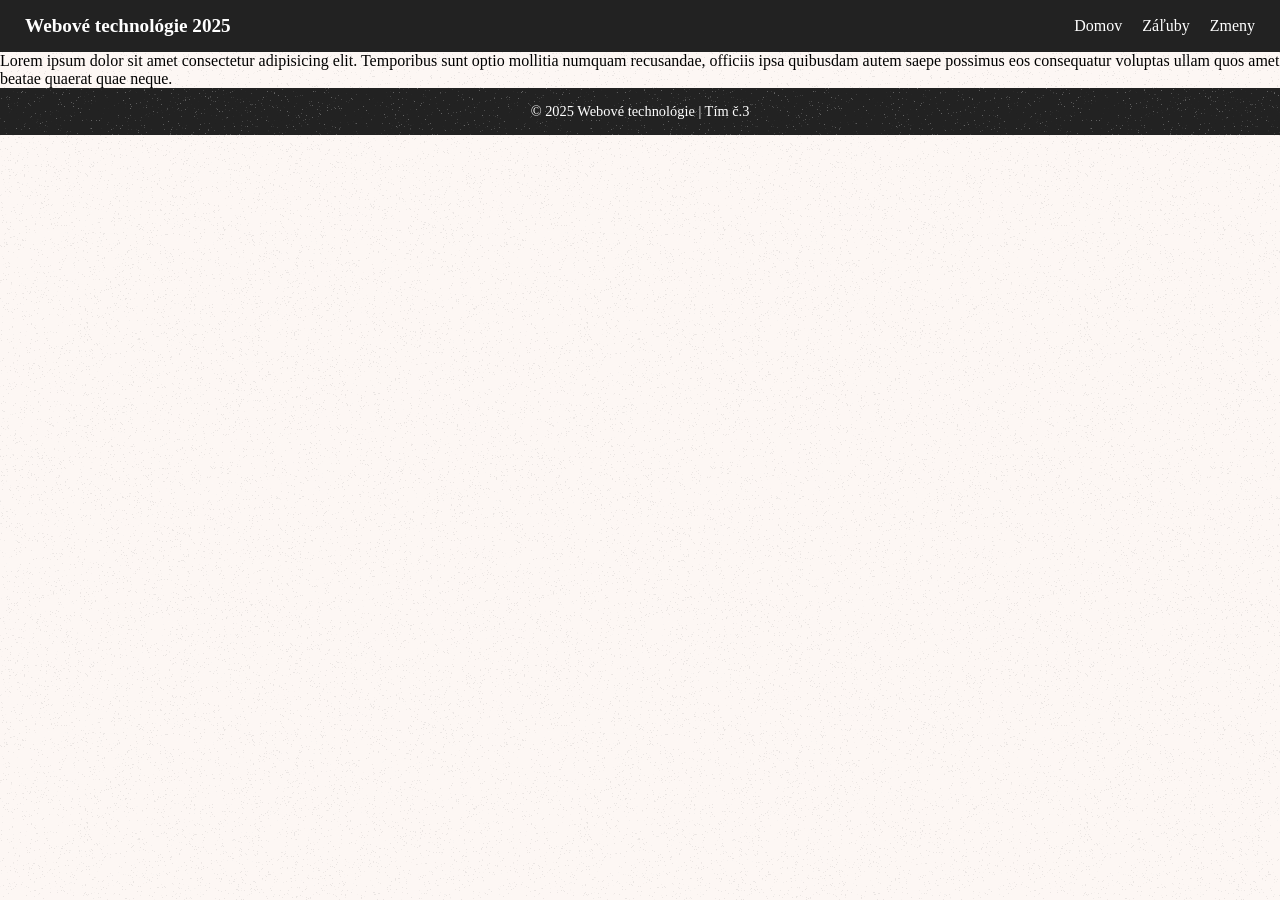
==== index.html @ 55acf625 "Pridaný header a footer s nav.js" ====
<!DOCTYPE html>
<html lang="en">
<head>
  <meta charset="UTF-8">
  <meta name="viewport" content="width=device-width, initial-scale=1.0">
  <title>Document</title>
  <link rel="stylesheet" href="styles/globals.css">
</head>
<body>
  <header class="main-header">
    <div class="logo">Webové technológie 2025</div>
    <nav class="nav-links" id="nav-links">
      <a href="index.html">Domov</a>
      <a href="zaluby.html">Záľuby</a>
      <a href="zmeny.html">Zmeny</a>
    </nav>
    <div class="menu-icon" id="menu-icon">
      <span></span>
      <span></span>
      <span></span>
    </div>
  </header>

  Lorem ipsum dolor sit amet consectetur adipisicing elit. Temporibus sunt optio mollitia numquam recusandae, officiis ipsa quibusdam autem saepe 
  possimus eos consequatur voluptas ullam quos amet beatae quaerat quae neque.

  <footer class="main-footer">
    <p>&copy; 2025 Webové technológie | Tím č.3</p>
  </footer>

  <script src="scripts/nav.js"></script>
</body>
</html>
---- styles/globals.css ----
/* ----------------------- CSS Reset (Nie je potrebné upravovať) ----------------------- */
*{ 
  margin: 0;
  padding: 0;
  box-sizing: border-box;
	font-size: 100%;
	font: inherit;
	vertical-align: baseline;
}

body{
  background-color: #FDF7F4;
  min-height: 100vh;
}

body::before{
  content: '';
  position: absolute;
  top: 0;
  left: 0;
  width: 100%;
  height: 100%;
  background-image: url('../assets/images/background.png');
  opacity: 0.3;
}

/* ----------------------- Header a footer ----------------------- */
.main-header {
  display: flex;
  justify-content: space-between;
  align-items: center;
  background-color: #222;
  color: white;
  padding: 15px 25px;
  position: sticky;
  top: 0;
  z-index: 1000;
}

.main-header .logo {
  font-weight: bold;
  font-size: 1.2em;
}

.nav-links {
  display: flex;
  gap: 20px;
}

.nav-links a {
  text-decoration: none;
  color: white;
  transition: color 0.3s ease;
}

.nav-links a:hover {
  color: #00bcd4;
}

.menu-icon {
  display: none;
  flex-direction: column;
  cursor: pointer;
}

.menu-icon span {
  height: 3px;
  width: 25px;
  background-color: white;
  margin: 4px 0;
  transition: all 0.3s;
}

@media (max-width: 850px) {
  .nav-links {
    display: none;
    flex-direction: column;
    background-color: #222;
    position: absolute;
    top: 60px;
    right: 0;
    width: 200px;
    padding: 10px;
  }

  .nav-links.active {
    display: flex;
  }

  .menu-icon {
    display: flex;
  }
}

.main-footer {
  text-align: center;
  padding: 15px;
  background-color: #222;
  color: white;
  font-size: 0.9em;
}

/* ----------------------- Rozloženie ----------------------- */


/* ----------------------- Zaluby ----------------------- */


/* ----------------------- Zmeny ----------------------- */
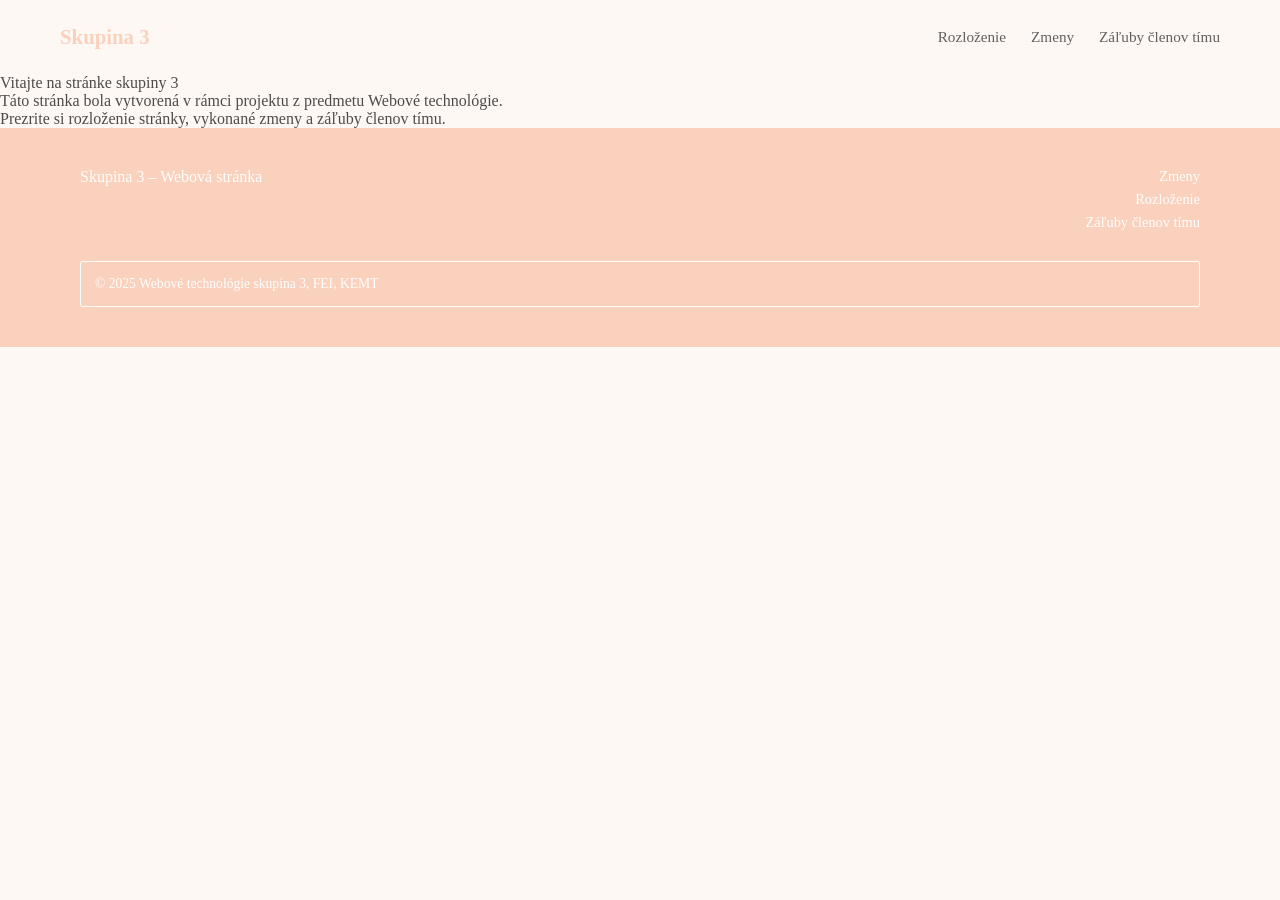
==== commit f39a86db: "Upravený header, footer a navigácia  funkčná verzia" ====
--- a/index.html
+++ b/index.html
@@ -1,31 +1,47 @@
 <!DOCTYPE html>
-<html lang="en">
+<html lang="sk">
 <head>
   <meta charset="UTF-8">
   <meta name="viewport" content="width=device-width, initial-scale=1.0">
-  <title>Document</title>
+  <title>Skupina 3</title>
   <link rel="stylesheet" href="styles/globals.css">
+  <script src="scripts/nav.js" defer></script>
 </head>
 <body>
   <header class="main-header">
-    <div class="logo">Webové technológie 2025</div>
-    <nav class="nav-links" id="nav-links">
-      <a href="index.html">Domov</a>
-      <a href="zaluby.html">Záľuby</a>
-      <a href="zmeny.html">Zmeny</a>
-    </nav>
-    <div class="menu-icon" id="menu-icon">
-      <span></span>
-      <span></span>
-      <span></span>
-    </div>
-  </header>
+  <a href="index.html" class="logo">Skupina 3</a>
+  <nav class="nav-links" id="nav-links">
+    <a href="rozlozenie.html">Rozloženie</a>
+    <a href="zmeny.html">Zmeny</a>
+    <a href="zaluby.html">Záľuby členov tímu</a>
+  </nav>
+  <div class="menu-icon" id="menu-icon">
+    <span></span>
+    <span></span>
+    <span></span>
+  </div>
+</header>
 
-  Lorem ipsum dolor sit amet consectetur adipisicing elit. Temporibus sunt optio mollitia numquam recusandae, officiis ipsa quibusdam autem saepe 
-  possimus eos consequatur voluptas ullam quos amet beatae quaerat quae neque.
+  <main class="main-content">
+    <section class="intro">
+      <h1>Vitajte na stránke skupiny 3</h1>
+      <p>Táto stránka bola vytvorená v rámci projektu z predmetu Webové technológie.</p>
+      <p>Prezrite si rozloženie stránky, vykonané zmeny a záľuby členov tímu.</p>
+    </section>
+  </main>
 
   <footer class="main-footer">
-    <p>&copy; 2025 Webové technológie | Tím č.3</p>
+    <div class="footer-top">
+      <p class="footer-left">Skupina 3 – Webová stránka</p>
+      <div class="footer-right">
+        <a href="zmeny.html">Zmeny</a>
+        <a href="rozlozenie.html">Rozloženie</a>
+        <a href="zaluby.html">Záľuby členov tímu</a>
+      </div>
+    </div>
+    <div class="footer-bottom">
+      <p>© 2025 Webové technológie skupina 3, FEI, KEMT</p>
+    </div>
   </footer>
 
   <script src="scripts/nav.js"></script>
--- a/styles/globals.css
+++ b/styles/globals.css
@@ -15,48 +15,51 @@
 
 body::before{
   content: '';
+  pointer-events: none;
   position: absolute;
   top: 0;
   left: 0;
   width: 100%;
   height: 100%;
-  background-image: url('../assets/images/background.png');
+  background-color: #FDF7F4;
   opacity: 0.3;
 }
 
+
 /* ----------------------- Header a footer ----------------------- */
+
 .main-header {
   display: flex;
   justify-content: space-between;
   align-items: center;
-  background-color: #222;
-  color: white;
-  padding: 15px 25px;
-  position: sticky;
-  top: 0;
-  z-index: 1000;
+  padding: 25px 60px;
+  background-color: #FDF7F4;
 }
 
-.main-header .logo {
-  font-weight: bold;
-  font-size: 1.2em;
+.logo {
+  color: #F8BFA5;
+  font-size: 1.3rem;
+  text-decoration: none;
+  font-weight: 600;
 }
 
 .nav-links {
   display: flex;
-  gap: 20px;
+  gap: 25px;
 }
 
 .nav-links a {
   text-decoration: none;
-  color: white;
-  transition: color 0.3s ease;
+  color: #1e1e1e;
+  font-size: 0.95rem;
+  transition: color 0.3s;
 }
 
 .nav-links a:hover {
-  color: #00bcd4;
+  color: #F8BFA5;
 }
 
+/* hamburger menu */
 .menu-icon {
   display: none;
   flex-direction: column;
@@ -64,23 +67,35 @@
 }
 
 .menu-icon span {
-  height: 3px;
+  height: 2px;
   width: 25px;
-  background-color: white;
+  background-color: #1e1e1e;
   margin: 4px 0;
-  transition: all 0.3s;
+  transition: all 0.3s ease;
 }
 
+.menu-icon.open span:nth-child(1) {
+  transform: rotate(45deg) translate(5px, 5px);
+}
+.menu-icon.open span:nth-child(2) {
+  opacity: 0;
+}
+.menu-icon.open span:nth-child(3) {
+  transform: rotate(-45deg) translate(5px, -5px);
+}
+
+/* responzívne menu */
 @media (max-width: 850px) {
   .nav-links {
     display: none;
     flex-direction: column;
-    background-color: #222;
     position: absolute;
-    top: 60px;
-    right: 0;
-    width: 200px;
-    padding: 10px;
+    top: 70px;
+    right: 30px;
+    background-color: #FDF7F4;
+    padding: 15px;
+    border-radius: 10px;
+    box-shadow: 0 4px 10px rgba(0, 0, 0, 0.1);
   }
 
   .nav-links.active {
@@ -92,14 +107,85 @@
   }
 }
 
+/* ----------------------- Footer ----------------------- */
+
 .main-footer {
-  text-align: center;
-  padding: 15px;
-  background-color: #222;
-  color: white;
-  font-size: 0.9em;
+  background-color: #f8bfa5;
+  color: #fff;
+  padding: 40px 80px;
 }
 
+.footer-top {
+  display: flex;
+  justify-content: space-between;
+  align-items: flex-start;
+  margin-bottom: 30px;
+}
+
+.footer-left {
+  font-size: 1rem;
+  font-weight: 500;
+  color: #fff;
+}
+
+.footer-right {
+  display: flex;
+  flex-direction: column;
+  align-items: flex-end;
+  gap: 6px;
+}
+
+.footer-right a {
+  text-decoration: none;
+  color: #fff;
+  font-size: 0.9rem;
+  transition: opacity 0.3s;
+}
+
+.footer-right a:hover {
+  opacity: 0.8;
+}
+
+.footer-bottom {
+  border: 1px solid #fff;
+  padding: 14px;
+  border-radius: 2px;
+  text-align: left;
+}
+
+.footer-bottom p {
+  margin: 0;
+  font-size: 0.85rem;
+  color: #fff;
+}
+
+/* responzivita footera */
+@media (max-width: 850px) {
+  .main-footer {
+    padding: 30px 25px;
+    text-align: center;
+  }
+
+  .footer-top {
+    flex-direction: column;
+    align-items: center;
+    gap: 10px;
+    margin-bottom: 20px;
+  }
+
+  .footer-right {
+    align-items: center;
+    gap: 5px;
+  }
+
+  .footer-bottom {
+    text-align: center;
+  }
+
+  .footer-bottom p {
+    font-size: 0.8rem;
+  }
+}
 /* ----------------------- Rozloženie ----------------------- */
 
 
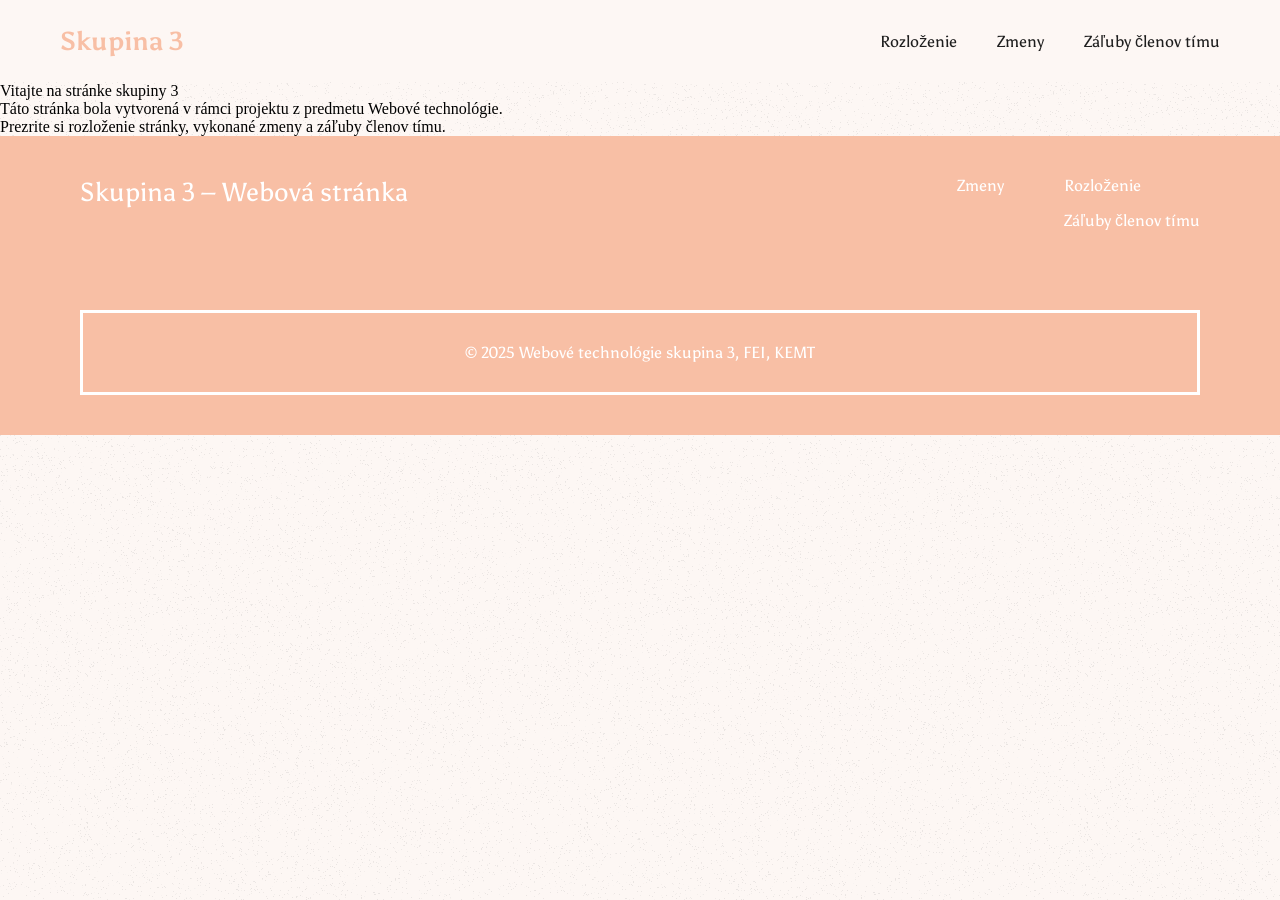
==== commit aad5ffec: "footer+header restyling" ====
--- a/index.html
+++ b/index.html
@@ -1,49 +1,58 @@
 <!DOCTYPE html>
 <html lang="sk">
-<head>
-  <meta charset="UTF-8">
-  <meta name="viewport" content="width=device-width, initial-scale=1.0">
-  <title>Skupina 3</title>
-  <link rel="stylesheet" href="styles/globals.css">
-  <script src="scripts/nav.js" defer></script>
-</head>
-<body>
-  <header class="main-header">
-  <a href="index.html" class="logo">Skupina 3</a>
-  <nav class="nav-links" id="nav-links">
-    <a href="rozlozenie.html">Rozloženie</a>
-    <a href="zmeny.html">Zmeny</a>
-    <a href="zaluby.html">Záľuby členov tímu</a>
-  </nav>
-  <div class="menu-icon" id="menu-icon">
-    <span></span>
-    <span></span>
-    <span></span>
-  </div>
-</header>
+  <head>
+    <meta charset="UTF-8" />
+    <meta name="viewport" content="width=device-width, initial-scale=1.0" />
+    <title>Skupina 3</title>
+    <link rel="stylesheet" href="styles/globals.css" />
+    <script src="scripts/nav.js" defer></script>
+  </head>
+  <body>
+    <header class="main-header">
+      <a href="index.html" class="logo">Skupina 3</a>
+      <nav class="nav-links" id="nav-links">
+        <a href="index.html">Rozloženie</a>
+        <a href="zmeny.html">Zmeny</a>
+        <a href="zaluby.html">Záľuby členov tímu</a>
+      </nav>
+      <div class="menu-icon" id="menu-icon">
+        <span></span>
+        <span></span>
+        <span></span>
+      </div>
+    </header>
 
-  <main class="main-content">
-    <section class="intro">
-      <h1>Vitajte na stránke skupiny 3</h1>
-      <p>Táto stránka bola vytvorená v rámci projektu z predmetu Webové technológie.</p>
-      <p>Prezrite si rozloženie stránky, vykonané zmeny a záľuby členov tímu.</p>
-    </section>
-  </main>
+    <main class="main-content">
+      <section class="intro">
+        <h1>Vitajte na stránke skupiny 3</h1>
+        <p>
+          Táto stránka bola vytvorená v rámci projektu z predmetu Webové
+          technológie.
+        </p>
+        <p>
+          Prezrite si rozloženie stránky, vykonané zmeny a záľuby členov tímu.
+        </p>
+      </section>
+    </main>
 
-  <footer class="main-footer">
-    <div class="footer-top">
-      <p class="footer-left">Skupina 3 – Webová stránka</p>
-      <div class="footer-right">
-        <a href="zmeny.html">Zmeny</a>
-        <a href="rozlozenie.html">Rozloženie</a>
-        <a href="zaluby.html">Záľuby členov tímu</a>
+    <footer class="main-footer">
+      <div class="footer-top">
+        <p class="footer-left">Skupina 3 – Webová stránka</p>
+        <div class="footer-right">
+          <div>
+            <a href="zmeny.html">Zmeny</a>
+          </div>
+          <div>
+            <a href="index.html">Rozloženie</a>
+            <a href="zaluby.html">Záľuby členov tímu</a>
+          </div>
+        </div>
       </div>
-    </div>
-    <div class="footer-bottom">
-      <p>© 2025 Webové technológie skupina 3, FEI, KEMT</p>
-    </div>
-  </footer>
+      <div class="footer-bottom">
+        <p>© 2025 Webové technológie skupina 3, FEI, KEMT</p>
+      </div>
+    </footer>
 
-  <script src="scripts/nav.js"></script>
-</body>
+    <script src="scripts/nav.js"></script>
+  </body>
 </html>
--- a/styles/globals.css
+++ b/styles/globals.css
@@ -1,30 +1,31 @@
 /* ----------------------- CSS Reset (Nie je potrebné upravovať) ----------------------- */
-*{ 
+@import url("https://fonts.googleapis.com/css2?family=Asul:wght@400;700&display=swap");
+
+* {
   margin: 0;
   padding: 0;
   box-sizing: border-box;
-	font-size: 100%;
-	font: inherit;
-	vertical-align: baseline;
+  font-size: 100%;
+  font: inherit;
+  vertical-align: baseline;
 }
 
-body{
-  background-color: #FDF7F4;
+body {
+  background-color: #fdf7f4;
   min-height: 100vh;
 }
 
-body::before{
-  content: '';
-  pointer-events: none;
+body::before {
+  content: "";
+  z-index: -999;
   position: absolute;
   top: 0;
   left: 0;
   width: 100%;
   height: 100%;
-  background-color: #FDF7F4;
+  background-image: url("../assets/images/background.png");
   opacity: 0.3;
 }
-
 
 /* ----------------------- Header a footer ----------------------- */
 
@@ -33,79 +34,70 @@
   justify-content: space-between;
   align-items: center;
   padding: 25px 60px;
-  background-color: #FDF7F4;
+  background-color: #fdf7f4;
+  font-family: "Asul", sans-serif;
 }
 
 .logo {
-  color: #F8BFA5;
-  font-size: 1.3rem;
+  color: #f8bfa5;
+  font-size: 26px;
   text-decoration: none;
-  font-weight: 600;
+  font-weight: 700;
 }
 
 .nav-links {
   display: flex;
-  gap: 25px;
+  gap: 40px;
 }
 
 .nav-links a {
   text-decoration: none;
   color: #1e1e1e;
-  font-size: 0.95rem;
+  font-size: 16px;
   transition: color 0.3s;
 }
 
 .nav-links a:hover {
-  color: #F8BFA5;
+  color: #f8bfa5;
 }
 
 /* hamburger menu */
 .menu-icon {
   display: none;
   flex-direction: column;
+  justify-content: space-around;
   cursor: pointer;
+  width: 30px;
+  height: 24px;
+  position: relative;
+  overflow: visible;
 }
 
 .menu-icon span {
-  height: 2px;
-  width: 25px;
+  display: block;
+  width: 100%;
+  height: 3px;
   background-color: #1e1e1e;
-  margin: 4px 0;
+  border-radius: 3px;
   transition: all 0.3s ease;
+  transform-origin: center;
 }
 
+/* анимация в крестик */
 .menu-icon.open span:nth-child(1) {
-  transform: rotate(45deg) translate(5px, 5px);
+  transform: translateY(10px) rotate(45deg) translatex(-3px);
 }
+
 .menu-icon.open span:nth-child(2) {
   opacity: 0;
-}
-.menu-icon.open span:nth-child(3) {
-  transform: rotate(-45deg) translate(5px, -5px);
+  transform: translateX(-20px);
 }
 
-/* responzívne menu */
-@media (max-width: 850px) {
-  .nav-links {
-    display: none;
-    flex-direction: column;
-    position: absolute;
-    top: 70px;
-    right: 30px;
-    background-color: #FDF7F4;
-    padding: 15px;
-    border-radius: 10px;
-    box-shadow: 0 4px 10px rgba(0, 0, 0, 0.1);
-  }
+.menu-icon.open span:nth-child(3) {
+  transform: translateY(-11px) rotate(-45deg) translateX(-4px);
+}
 
-  .nav-links.active {
-    display: flex;
-  }
 
-  .menu-icon {
-    display: flex;
-  }
-}
 
 /* ----------------------- Footer ----------------------- */
 
@@ -113,6 +105,7 @@
   background-color: #f8bfa5;
   color: #fff;
   padding: 40px 80px;
+  font-family: "Asul", sans-serif;
 }
 
 .footer-top {
@@ -123,22 +116,26 @@
 }
 
 .footer-left {
-  font-size: 1rem;
-  font-weight: 500;
+  font-size: 26px;
   color: #fff;
 }
 
 .footer-right {
   display: flex;
+  align-items: flex-start;
+  gap: 60px;
+}
+
+.footer-right div {
+  display: flex;
   flex-direction: column;
-  align-items: flex-end;
-  gap: 6px;
+  gap: 16px;
 }
 
 .footer-right a {
   text-decoration: none;
   color: #fff;
-  font-size: 0.9rem;
+  font-size: 16px;
   transition: opacity 0.3s;
 }
 
@@ -147,15 +144,17 @@
 }
 
 .footer-bottom {
-  border: 1px solid #fff;
-  padding: 14px;
-  border-radius: 2px;
-  text-align: left;
+  margin-top: 80px;
+  display: flex;
+  justify-content: center;
+  align-items: center;
+  border: 3px solid #fff;
+  padding: 30px;
 }
 
 .footer-bottom p {
   margin: 0;
-  font-size: 0.85rem;
+  font-size: 16px;
   color: #fff;
 }
 
@@ -188,10 +187,6 @@
 }
 /* ----------------------- Rozloženie ----------------------- */
 
-
 /* ----------------------- Zaluby ----------------------- */
 
-
 /* ----------------------- Zmeny ----------------------- */
-
-
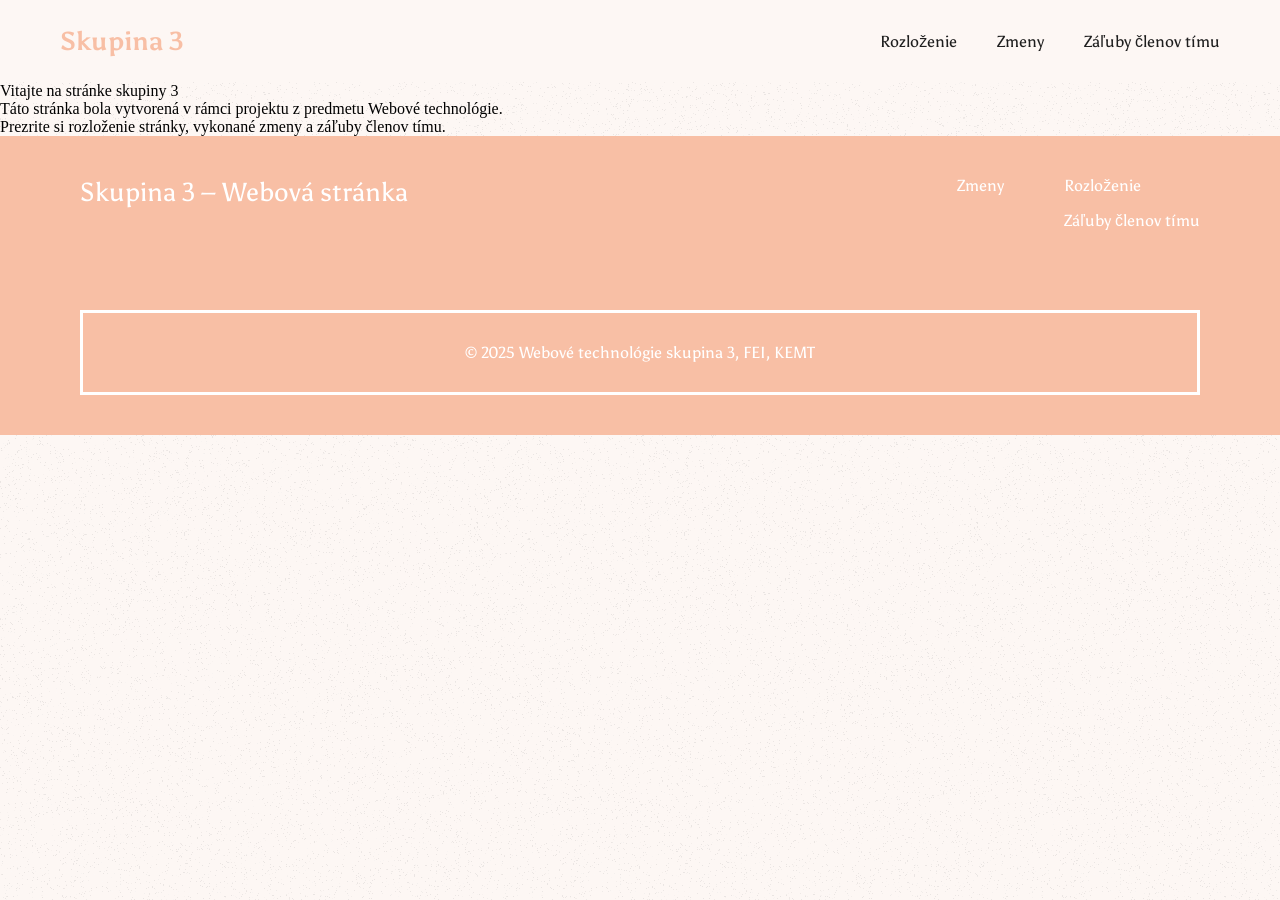
==== commit c2fc61ef: "hobbies page" ====
--- a/index.html
+++ b/index.html
@@ -5,6 +5,7 @@
     <meta name="viewport" content="width=device-width, initial-scale=1.0" />
     <title>Skupina 3</title>
     <link rel="stylesheet" href="styles/globals.css" />
+    <script src="scripts/responsive-loader.js"></script>
     <script src="scripts/nav.js" defer></script>
   </head>
   <body>
@@ -52,7 +53,5 @@
         <p>© 2025 Webové technológie skupina 3, FEI, KEMT</p>
       </div>
     </footer>
-
-    <script src="scripts/nav.js"></script>
   </body>
 </html>
--- a/styles/globals.css
+++ b/styles/globals.css
@@ -1,5 +1,5 @@
 /* ----------------------- CSS Reset (Nie je potrebné upravovať) ----------------------- */
-@import url("https://fonts.googleapis.com/css2?family=Asul:wght@400;700&display=swap");
+@import url("https://fonts.googleapis.com/css2?family=Asul:wght@400;700&family=Inter:ital,opsz,wght@0,14..32,100..900;1,14..32,100..900&display=swap");
 
 * {
   margin: 0;
@@ -18,12 +18,13 @@
 body::before {
   content: "";
   z-index: -999;
-  position: absolute;
+  position: fixed;
   top: 0;
   left: 0;
-  width: 100%;
-  height: 100%;
+  width: 100vw;
+  height: 100vh;
   background-image: url("../assets/images/background.png");
+  background-position: center;
   opacity: 0.3;
 }
 
@@ -83,7 +84,6 @@
   transform-origin: center;
 }
 
-/* анимация в крестик */
 .menu-icon.open span:nth-child(1) {
   transform: translateY(10px) rotate(45deg) translatex(-3px);
 }
@@ -97,7 +97,27 @@
   transform: translateY(-11px) rotate(-45deg) translateX(-4px);
 }
 
-
+@media (max-width: 850px) {
+  .nav-links {
+    display: none;
+    flex-direction: column;
+    position: absolute;
+    top: 70px;
+    right: 30px;
+    background-color: #fdf7f4;
+    padding: 15px;
+    border-radius: 10px;
+    box-shadow: 0 4px 10px rgba(0, 0, 0, 0.1);
+  }
+
+  .nav-links.active {
+    display: flex;
+  }
+
+  .menu-icon {
+    display: flex;
+  }
+}
 
 /* ----------------------- Footer ----------------------- */
 
@@ -158,7 +178,6 @@
   color: #fff;
 }
 
-/* responzivita footera */
 @media (max-width: 850px) {
   .main-footer {
     padding: 30px 25px;
@@ -189,4 +208,262 @@
 
 /* ----------------------- Zaluby ----------------------- */
 
+.zaluby-main {
+  text-align: center;
+  font-family: "Inter", system-ui, -apple-system, "Segoe UI", Roboto, Arial,
+    sans-serif;
+}
+
+.zaluby-main h2 {
+  font-size: clamp(2rem, 4vw, 3.2rem);
+  font-weight: 700;
+  color: #1c1c1c;
+  margin-bottom: 0.5rem;
+  margin-top:60px
+}
+
+.zaluby-main p {
+  font-size: 0.9rem;
+  color: #6b6b6b;
+  margin-bottom: 2rem;
+}
+
+.zaluby-grid {
+  display: grid;
+  grid-template-columns: repeat(auto-fit, minmax(260px, 1fr));
+  gap: 2rem;
+  max-width: 1400px;
+  margin: 0 auto;
+  justify-items: center;
+}
+
+/* Flip карточки */
+.hobby-card {
+  background-color: transparent;
+  width: 320px;
+  height: 380px;
+  padding:20px;
+}
+
+.hobby-card-inner {
+  position: relative;
+  width: 100%;
+  height: 100%;
+  transition: transform 0.6s ease;
+  transform-style: preserve-3d;
+}
+
+.hobby-card:hover .hobby-card-inner {
+  transform: rotateY(180deg);
+}
+
+.hobby-card-front,
+.hobby-card-back {
+  position: absolute;
+  width: 100%;
+  height: 100%;
+  border-radius: 0;
+  -webkit-backface-visibility: hidden;
+  backface-visibility: hidden;
+  background: #fff4ef;
+  overflow: hidden;
+}
+
+/* Predná strana */
+.hobby-card-front {
+  display: flex;
+  flex-direction: column;
+  align-items: flex-start;
+  justify-content: flex-start;
+  padding: 1.5rem 1rem;
+}
+
+.hobby-card-front img {
+  width: 100%;
+  aspect-ratio: 4 / 3;
+  object-fit: cover;
+  border-radius: 5px;
+  background-color: #f0f0f0;
+  margin-bottom: 1rem;
+}
+
+.hobby-card-front h2,
+.hobby-card-front h3 {
+  text-align: left;
+  width: 100%;
+  padding-left: 0.5rem;
+}
+
+.hobby-card-front h2 {
+  font-size: 1rem;
+  font-weight: 600;
+  color: #222;
+  margin-bottom: 0.4rem;
+}
+
+.hobby-card-front h3 {
+  font-size: 0.85rem;
+  color: #777;
+  font-weight: 400;
+}
+
+/* Zadná strana */
+.hobby-card-back {
+  background-color: #fff4ef;
+  color: #333;
+  transform: rotateY(180deg);
+  display: flex;
+  flex-direction: column;
+  justify-content: center;
+  align-items: center;
+  padding: 2rem 1.2rem;
+  text-align: center;
+}
+
+.hobby-card-back h3 {
+  font-size: 1.2rem;
+  margin-bottom: 0.8rem;
+  color: #222;
+}
+
+.hobby-card-back p {
+  font-size: 0.95rem;
+  line-height: 1.5;
+  max-width: 90%;
+  word-wrap: break-word;
+  color: #555;
+}
+
 /* ----------------------- Zmeny ----------------------- */
+
+/* Hero blok (centrálny nadpis + podtitul + ovládač veľkosti) */
+
+.zmeny-hero {
+  font-family: "Inter", system-ui, -apple-system, "Segoe UI", Roboto, Arial,
+    sans-serif;
+  line-height: 1.6;
+}
+.zmeny-hero .zmeny-wrap {
+  margin: 0 auto;
+  padding: 80px 40px 50px;
+  text-align: center;
+}
+.zmeny-hero h1 {
+  font-size: clamp(40px, 5vw, 72px);
+  line-height: 1.2;
+  margin: 0 0 16px;
+  font-weight: 700;
+}
+.zmeny-hero p.zmeny-lead {
+  color: #8e8e8e;
+  margin: 0 auto 40px;
+  font-size: 18px;
+  line-height: 1.5;
+}
+
+/* Zoom ovládač – „pilulka" с белой обводкой 5px */
+.zmeny-zoom-bar {
+  display: inline-flex;
+  gap: 10px;
+  align-items: center;
+  justify-content: space-around;
+  padding: 12px 20px;
+  border-radius: 12px;
+  background: #fdf7f4;
+  border: 5px solid #fff;
+  height: 72px;
+}
+.zmeny-zoom-btn {
+  appearance: none;
+  background: transparent;
+  border: 0;
+  cursor: pointer;
+  padding: 8px;
+  display: flex;
+  align-items: center;
+  justify-content: center;
+  border-radius: 6px;
+  transition: background 0.2s ease;
+}
+.zmeny-zoom-btn:hover {
+  background: rgba(255, 197, 171, 0.1);
+}
+.zmeny-zoom-btn i {
+  font-size: 30px;
+  color: rgb(255, 197, 171);
+  display: block;
+}
+.zmeny-zoom-select {
+  appearance: none;
+  padding: 8px 12px;
+  border-radius: 8px;
+  border: 1px solid rgba(0, 0, 0, 0.1);
+  background: #fff;
+  color: #6f6661;
+  font: inherit;
+  cursor: pointer;
+}
+.zmeny-zoom-select:hover {
+  border-color: rgba(255, 197, 171, 0.4);
+}
+
+/* Zoznam zmien */
+.zmeny-columns {
+  margin: 30px auto;
+  padding: 30px;
+  font-family: "Inter", system-ui, -apple-system, "Segoe UI", Roboto, Arial,
+    sans-serif;
+  line-height: 1.6;
+  font-size: calc(1rem * var(--content-zoom, 1));
+}
+.zmeny-list {
+  display: flex;
+  flex-direction: column;
+  gap: 10px;
+}
+.zmeny-item {
+  display: flex;
+  justify-content: space-between;
+  align-items: center;
+  gap: 10px;
+  padding: 30px;
+  color: #6f6661;
+}
+.zmeny-item > div {
+  display: flex;
+  align-items: center;
+  gap: 10px;
+}
+.zmeny-item .zmeny-ico {
+  width: 30px;
+  display: flex;
+  align-items: center;
+  justify-content: center;
+}
+.zmeny-item .zmeny-ico i {
+  font-size: 30px;
+  color: rgb(255, 197, 171);
+  display: block;
+}
+.zmeny-item .zmeny-ico-user i {
+  font-size: 20px;
+}
+.zmeny-item strong {
+  color: #111111;
+}
+.zmeny-item a {
+  color: #ed9f86;
+  text-decoration: none;
+}
+.zmeny-item .zmeny-meta {
+  color: #9b8f88;
+}
+
+.zmeny-visually-hidden {
+  position: absolute;
+  width: 1px;
+  height: 1px;
+  overflow: hidden;
+  clip: rect(0 0 0 0);
+  white-space: nowrap;
+}
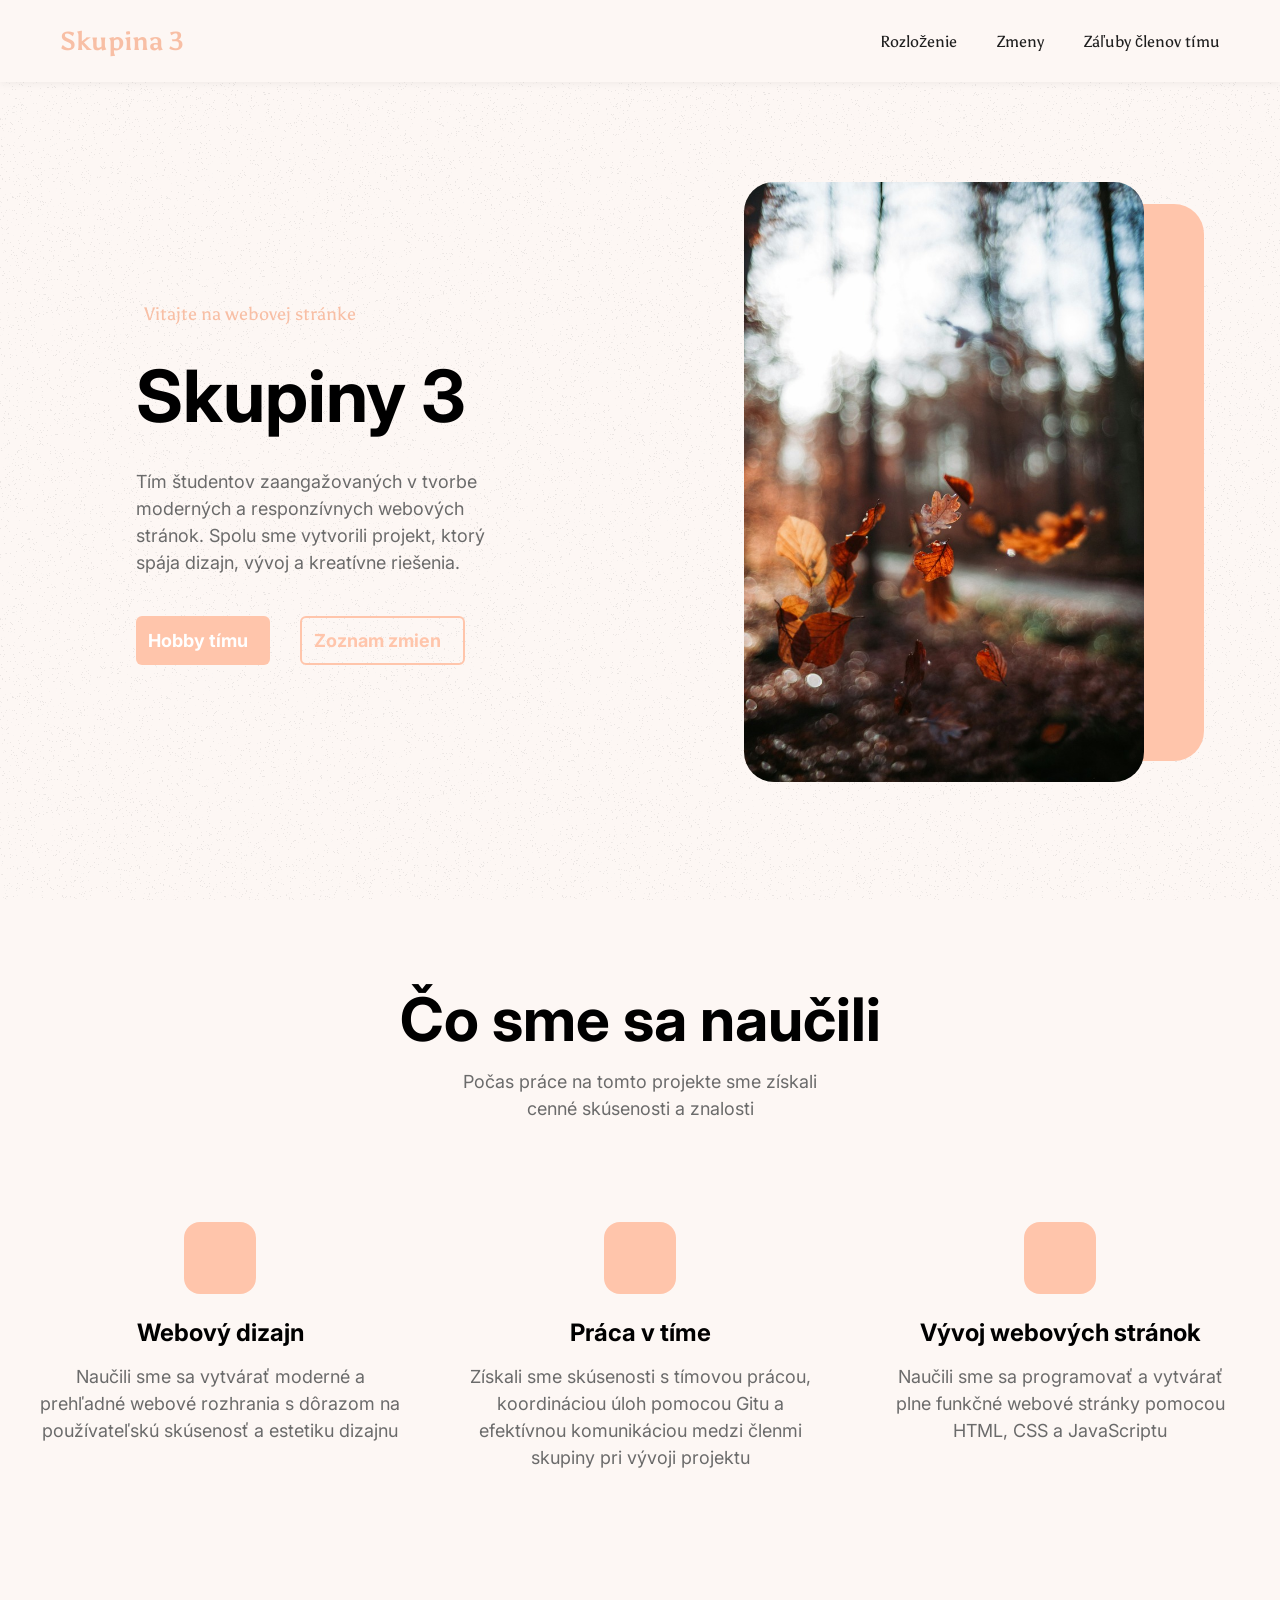
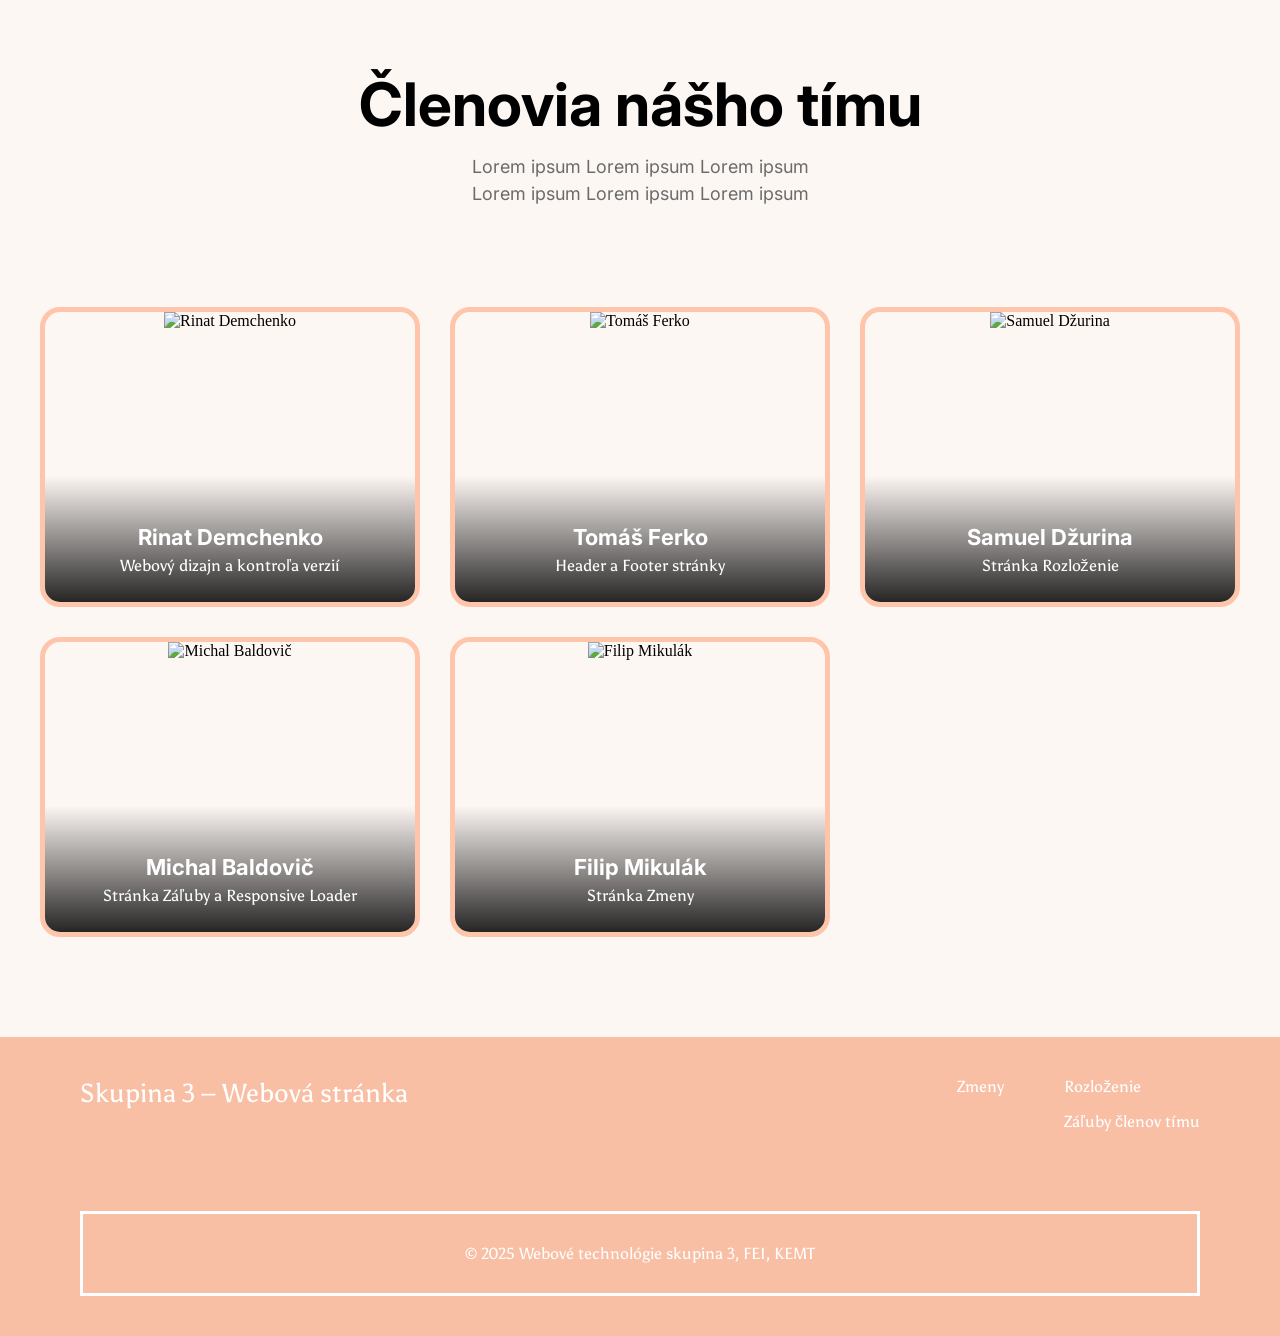
==== commit 87b68c51: "finished ver" ====
--- a/index.html
+++ b/index.html
@@ -5,6 +5,8 @@
     <meta name="viewport" content="width=device-width, initial-scale=1.0" />
     <title>Skupina 3</title>
     <link rel="stylesheet" href="styles/globals.css" />
+    <link rel="stylesheet" href="styles/index.css" />
+    <script src="https://unpkg.com/@phosphor-icons/web"></script>
     <script src="scripts/responsive-loader.js"></script>
     <script src="scripts/nav.js" defer></script>
   </head>
@@ -24,15 +26,134 @@
     </header>
 
     <main class="main-content">
-      <section class="intro">
-        <h1>Vitajte na stránke skupiny 3</h1>
-        <p>
-          Táto stránka bola vytvorená v rámci projektu z predmetu Webové
-          technológie.
+      <section class="hero-section container">
+        <div class="hero-content">
+          <small class="greeting-text">
+            <i class="ph ph-star-four"></i>
+            Vitajte na webovej stránke
+          </small>
+          <h1>Skupiny 3</h1>
+          <p>
+            Tím študentov zaangažovaných v tvorbe moderných a responzívnych webových stránok. Spolu sme vytvorili projekt, ktorý spája dizajn, vývoj a kreatívne riešenia.
+          </p>
+
+          <div class="hero-buttons">
+            <a href="zaluby.html" class="btn">
+              Hobby tímu
+              <i class="ph ph-sparkle"></i>
+            </a>
+            <a href="zmeny.html" class="btn btn-alt">
+              Zoznam zmien
+              <i class="ph ph-flask"></i>
+            </a>
+          </div>
+        </div>
+
+        <div class="hero-image">
+          <img src="assets/images/landing.jpg" alt="Jesenné lístie" />
+          <div class="image-pozadie"></div>
+        </div>
+      </section>
+
+      <section class="ponukame container">
+        <h2>Čo sme sa naučili</h2>
+        <p class="section-subtitle">
+          Počas práce na tomto projekte sme získali cenné skúsenosti a znalosti
         </p>
-        <p>
-          Prezrite si rozloženie stránky, vykonané zmeny a záľuby členov tímu.
+
+        <div class="ponukame-grid">
+          <div class="offer-box">
+            <div class="icon-wrapper">
+              <i class="ph ph-palette"></i>
+            </div>
+            <h3>Webový dizajn</h3>
+            <p>
+              Naučili sme sa vytvárať moderné a prehľadné webové rozhrania s
+              dôrazom na používateľskú skúsenosť a estetiku dizajnu
+            </p>
+          </div>
+
+          <div class="offer-box">
+            <div class="icon-wrapper">
+              <i class="ph ph-users-three"></i>
+            </div>
+            <h3>Práca v tíme</h3>
+            <p>
+              Získali sme skúsenosti s tímovou prácou, koordináciou úloh pomocou
+              Gitu a efektívnou komunikáciou medzi členmi skupiny pri vývoji
+              projektu
+            </p>
+          </div>
+
+          <div class="offer-box">
+            <div class="icon-wrapper">
+              <i class="ph ph-layout"></i>
+            </div>
+            <h3>Vývoj webových stránok</h3>
+            <p>
+              Naučili sme sa programovať a vytvárať plne funkčné webové stránky
+              pomocou HTML, CSS a JavaScriptu
+            </p>
+          </div>
+        </div>
+      </section>
+
+      <section class="clenovia container">
+        <h2>Členovia nášho tímu</h2>
+        <p class="section-subtitle">
+          Lorem ipsum Lorem ipsum Lorem ipsum Lorem ipsum Lorem ipsum Lorem
+          ipsum
         </p>
+
+        <div class="clenovia-flex">
+          <div class="member-item">
+            <img
+              src="https://images.unsplash.com/photo-1722503583962-fb0622b436c2?ixlib=rb-4.1.0&ixid=M3wxMjA3fDB8MHxwaG90by1wYWdlfHx8fGVufDB8fHx8fA%3D%3D&auto=format&fit=crop&q=80&w=1171"
+              alt="Rinat Demchenko"
+            />
+            <div class="overlay-text">
+              <h4>Rinat Demchenko</h4>
+              <p>Webový dizajn a kontroľa verzií</p>
+            </div>
+          </div>
+          <div class="member-item">
+            <img src="https://images.unsplash.com/photo-1628258334105-2a0b3d6efee1?ixlib=rb-4.1.0&ixid=M3wxMjA3fDB8MHxwaG90by1wYWdlfHx8fGVufDB8fHx8fA%3D%3D&auto=format&fit=crop&q=80&w=687" alt="Tomáš Ferko" />
+            <div class="overlay-text">
+              <h4>Tomáš Ferko</h4>
+              <p>Header a Footer stránky</p>
+            </div>
+          </div>
+          <div class="member-item">
+            <img
+              src="https://images.unsplash.com/photo-1508830524289-0adcbe822b40?ixlib=rb-4.1.0&ixid=M3wxMjA3fDB8MHxwaG90by1wYWdlfHx8fGVufDB8fHx8fA%3D%3D&auto=format&fit=crop&q=80&w=1125"
+              alt="Samuel Džurina"
+            />
+            <div class="overlay-text">
+              <h4>Samuel Džurina</h4>
+              <p>Stránka Rozloženie</p>
+            </div>
+          </div>
+          <div class="member-item">
+            <img
+              src="https://images.unsplash.com/photo-1542546068979-b6affb46ea8f?ixlib=rb-4.1.0&ixid=M3wxMjA3fDB8MHxwaG90by1wYWdlfHx8fGVufDB8fHx8fA%3D%3D&auto=format&fit=crop&q=80&w=687"
+              alt="Michal Baldovič"
+            />
+            <div class="overlay-text">
+              <h4>Michal Baldovič</h4>
+              <p>Stránka Záľuby a Responsive Loader</p>
+            </div>
+          </div>
+          <div class="member-item">
+            <img
+              src="https://images.unsplash.com/photo-1555066931-bf19f8fd1085?ixlib=rb-4.1.0&ixid=M3wxMjA3fDB8MHxwaG90by1wYWdlfHx8fGVufDB8fHx8fA%3D%3D&auto=format&fit=crop&q=80&w=1171"
+              alt="Filip Mikulák"
+            />
+            <div class="overlay-text">
+              <h4>Filip Mikulák</h4>
+              <p>Stránka Zmeny</p>
+            </div>
+          </div>
+        </div>
       </section>
     </main>
 
--- a/styles/globals.css
+++ b/styles/globals.css
@@ -37,6 +37,10 @@
   padding: 25px 60px;
   background-color: #fdf7f4;
   font-family: "Asul", sans-serif;
+  position: sticky;
+  top: 0;
+  z-index: 100;
+  box-shadow: 0 2px 8px rgba(0, 0, 0, 0.05);
 }
 
 .logo {
@@ -204,266 +208,209 @@
     font-size: 0.8rem;
   }
 }
-/* ----------------------- Rozloženie ----------------------- */
-
-/* ----------------------- Zaluby ----------------------- */
-
-.zaluby-main {
-  text-align: center;
-  font-family: "Inter", system-ui, -apple-system, "Segoe UI", Roboto, Arial,
-    sans-serif;
-}
-
-.zaluby-main h2 {
-  font-size: clamp(2rem, 4vw, 3.2rem);
-  font-weight: 700;
-  color: #1c1c1c;
-  margin-bottom: 0.5rem;
-  margin-top:60px
-}
-
-.zaluby-main p {
-  font-size: 0.9rem;
-  color: #6b6b6b;
-  margin-bottom: 2rem;
-}
-
-.zaluby-grid {
-  display: grid;
-  grid-template-columns: repeat(auto-fit, minmax(260px, 1fr));
-  gap: 2rem;
-  max-width: 1400px;
-  margin: 0 auto;
-  justify-items: center;
-}
-
-/* Flip карточки */
-.hobby-card {
-  background-color: transparent;
-  width: 320px;
-  height: 380px;
-  padding:20px;
-}
-
-.hobby-card-inner {
-  position: relative;
-  width: 100%;
-  height: 100%;
-  transition: transform 0.6s ease;
-  transform-style: preserve-3d;
-}
-
-.hobby-card:hover .hobby-card-inner {
-  transform: rotateY(180deg);
-}
-
-.hobby-card-front,
-.hobby-card-back {
-  position: absolute;
-  width: 100%;
-  height: 100%;
-  border-radius: 0;
-  -webkit-backface-visibility: hidden;
-  backface-visibility: hidden;
-  background: #fff4ef;
-  overflow: hidden;
-}
-
-/* Predná strana */
-.hobby-card-front {
-  display: flex;
-  flex-direction: column;
-  align-items: flex-start;
-  justify-content: flex-start;
-  padding: 1.5rem 1rem;
-}
-
-.hobby-card-front img {
-  width: 100%;
-  aspect-ratio: 4 / 3;
-  object-fit: cover;
-  border-radius: 5px;
-  background-color: #f0f0f0;
-  margin-bottom: 1rem;
-}
-
-.hobby-card-front h2,
-.hobby-card-front h3 {
-  text-align: left;
-  width: 100%;
-  padding-left: 0.5rem;
-}
-
-.hobby-card-front h2 {
-  font-size: 1rem;
-  font-weight: 600;
-  color: #222;
-  margin-bottom: 0.4rem;
-}
-
-.hobby-card-front h3 {
-  font-size: 0.85rem;
-  color: #777;
-  font-weight: 400;
-}
-
-/* Zadná strana */
-.hobby-card-back {
-  background-color: #fff4ef;
-  color: #333;
-  transform: rotateY(180deg);
-  display: flex;
-  flex-direction: column;
-  justify-content: center;
-  align-items: center;
-  padding: 2rem 1.2rem;
-  text-align: center;
-}
-
-.hobby-card-back h3 {
-  font-size: 1.2rem;
-  margin-bottom: 0.8rem;
-  color: #222;
-}
-
-.hobby-card-back p {
-  font-size: 0.95rem;
-  line-height: 1.5;
-  max-width: 90%;
-  word-wrap: break-word;
-  color: #555;
-}
-
-/* ----------------------- Zmeny ----------------------- */
-
-/* Hero blok (centrálny nadpis + podtitul + ovládač veľkosti) */
-
-.zmeny-hero {
-  font-family: "Inter", system-ui, -apple-system, "Segoe UI", Roboto, Arial,
-    sans-serif;
-  line-height: 1.6;
-}
-.zmeny-hero .zmeny-wrap {
-  margin: 0 auto;
-  padding: 80px 40px 50px;
-  text-align: center;
-}
-.zmeny-hero h1 {
-  font-size: clamp(40px, 5vw, 72px);
-  line-height: 1.2;
-  margin: 0 0 16px;
-  font-weight: 700;
-}
-.zmeny-hero p.zmeny-lead {
-  color: #8e8e8e;
-  margin: 0 auto 40px;
-  font-size: 18px;
-  line-height: 1.5;
-}
-
-/* Zoom ovládač – „pilulka" с белой обводкой 5px */
-.zmeny-zoom-bar {
-  display: inline-flex;
-  gap: 10px;
-  align-items: center;
-  justify-content: space-around;
-  padding: 12px 20px;
-  border-radius: 12px;
-  background: #fdf7f4;
-  border: 5px solid #fff;
-  height: 72px;
-}
-.zmeny-zoom-btn {
-  appearance: none;
-  background: transparent;
-  border: 0;
-  cursor: pointer;
-  padding: 8px;
-  display: flex;
-  align-items: center;
-  justify-content: center;
-  border-radius: 6px;
-  transition: background 0.2s ease;
-}
-.zmeny-zoom-btn:hover {
-  background: rgba(255, 197, 171, 0.1);
-}
-.zmeny-zoom-btn i {
-  font-size: 30px;
-  color: rgb(255, 197, 171);
-  display: block;
-}
-.zmeny-zoom-select {
-  appearance: none;
-  padding: 8px 12px;
-  border-radius: 8px;
-  border: 1px solid rgba(0, 0, 0, 0.1);
-  background: #fff;
-  color: #6f6661;
-  font: inherit;
-  cursor: pointer;
-}
-.zmeny-zoom-select:hover {
-  border-color: rgba(255, 197, 171, 0.4);
-}
-
-/* Zoznam zmien */
-.zmeny-columns {
-  margin: 30px auto;
-  padding: 30px;
-  font-family: "Inter", system-ui, -apple-system, "Segoe UI", Roboto, Arial,
-    sans-serif;
-  line-height: 1.6;
-  font-size: calc(1rem * var(--content-zoom, 1));
-}
-.zmeny-list {
-  display: flex;
-  flex-direction: column;
-  gap: 10px;
-}
-.zmeny-item {
-  display: flex;
-  justify-content: space-between;
-  align-items: center;
-  gap: 10px;
-  padding: 30px;
-  color: #6f6661;
-}
-.zmeny-item > div {
-  display: flex;
-  align-items: center;
-  gap: 10px;
-}
-.zmeny-item .zmeny-ico {
-  width: 30px;
-  display: flex;
-  align-items: center;
-  justify-content: center;
-}
-.zmeny-item .zmeny-ico i {
-  font-size: 30px;
-  color: rgb(255, 197, 171);
-  display: block;
-}
-.zmeny-item .zmeny-ico-user i {
-  font-size: 20px;
-}
-.zmeny-item strong {
-  color: #111111;
-}
-.zmeny-item a {
-  color: #ed9f86;
-  text-decoration: none;
-}
-.zmeny-item .zmeny-meta {
-  color: #9b8f88;
-}
-
-.zmeny-visually-hidden {
-  position: absolute;
-  width: 1px;
-  height: 1px;
-  overflow: hidden;
-  clip: rect(0 0 0 0);
-  white-space: nowrap;
-}
+
+/* ----------------------- Media queries ----------------------- */
+
+@media (max-width: 1300px) {
+  .hero-section {
+    padding: 90px 40px;
+    gap: 55px;
+  }
+
+  .hero-content h1 {
+    font-size: 64px;
+  }
+
+  .hero-image img {
+    width: 380px;
+    height: 550px;
+  }
+
+  .image-pozadie {
+    width: 350px;
+    height: 520px;
+  }
+
+  .ponukame {
+    padding: 90px 40px;
+  }
+
+  .ponukame h2 {
+    font-size: 54px;
+  }
+
+  .clenovia {
+    padding: 90px 40px;
+  }
+
+  .clenovia h2 {
+    font-size: 54px;
+  }
+
+  .clenovia-flex {
+    gap: 28px;
+  }
+}
+
+@media (max-width: 900px) {
+  .footer-top {
+    flex-direction: column;
+    align-items: center;
+    text-align: center;
+  }
+
+  .footer-right {
+    align-items: center;
+    flex-direction: column;
+    gap: 16px;
+  }
+
+
+  .hero-section {
+    flex-direction: column;
+    padding: 60px 20px;
+    gap: 40px;
+    align-items: center;
+  }
+
+  .hero-content h1 {
+    font-size: 48px;
+  }
+
+  .hero-content p {
+    max-width: 100%;
+  }
+
+  .hero-buttons {
+    flex-direction: column;
+    gap: 16px;
+  }
+
+  .btn {
+    justify-content: center;
+  }
+
+  .hero-image {
+    display: flex;
+    justify-content: center;
+    align-items: center;
+    width: 100%;
+  }
+
+  .hero-image {
+    width: 100%;
+  }
+
+  .hero-image img {
+    width: 100%;
+    height: auto;
+    max-height: 400px;
+    box-shadow: 0 6px 20px rgba(0, 0, 0, 0.12);
+    transition: transform 0.3s ease;
+    border-radius: 12px;
+  }
+
+  .hero-image img:hover {
+    transform: scale(1.02);
+  }
+
+  .image-pozadie {
+    width: 90%;
+    height: 90%;
+    right: -30px;
+  }
+
+  .ponukame {
+    padding: 60px 20px;
+  }
+
+  .ponukame h2 {
+    font-size: 40px;
+  }
+
+  .section-subtitle {
+    margin-bottom: 60px;
+  }
+
+  .ponukame-grid {
+    display: grid;
+    grid-template-columns: repeat(3, 1fr);
+    gap: 40px;
+  }
+
+  .clenovia {
+    padding: 60px 20px;
+  }
+
+  .clenovia h2 {
+    font-size: 40px;
+  }
+
+  .clenovia-flex {
+    grid-template-columns: 1fr;
+    gap: 20px;
+  }
+
+  .member-item {
+    height: 350px;
+    box-shadow: 0 4px 12px rgba(0, 0, 0, 0.08);
+    transition: all 0.3s ease;
+    border-radius: 10px;
+  }
+
+  .member-item:hover {
+    box-shadow: 0 8px 24px rgba(0, 0, 0, 0.15);
+    transform: translateY(-4px);
+  }
+
+  .hobby-card {
+    box-shadow: 0 4px 12px rgba(0, 0, 0, 0.1);
+    transition: transform 0.3s ease;
+    border-radius: 10px;
+  }
+
+  .zmeny-item {
+    transition: box-shadow 0.2s ease;
+  }
+
+  .zmeny-zoom-bar {
+    box-shadow: 0 2px 8px rgba(0, 0, 0, 0.05);
+  }
+}
+
+@media (max-width: 700px) {
+  .ponukame {
+    padding: 60px 20px;
+  }
+
+  .ponukame h2 {
+    font-size: 32px;
+  }
+
+  .ponukame-grid {
+    grid-template-columns: 1fr;
+    gap: 20px;
+  }
+
+  .hobby-card {
+    box-shadow: 0 2px 8px rgba(0, 0, 0, 0.1);
+    transition: transform 0.3s ease;
+    border-radius: 8px;
+  }
+
+  .zmeny-item {
+    box-shadow: 0 1px 4px rgba(0, 0, 0, 0.08);
+    border-radius: 8px;
+  }
+
+  .zmeny-zoom-bar {
+    box-shadow: 0 2px 8px rgba(0, 0, 0, 0.05);
+  }
+
+  .footer-right {
+    align-items: center;
+    flex-direction: column;
+    gap: 16px;
+  }
+
+}
--- a/styles/index.css
+++ b/styles/index.css
@@ -0,0 +1,231 @@
+/* ----------------------- Rozloženie (Index page) ----------------------- */
+
+.container {
+  margin: 0 auto;
+  padding: 0 40px;
+}
+
+/* Hero Section */
+.hero-section {
+  display: flex;
+  gap: 60px;
+  align-items: center;
+  padding: 100px 40px;
+  max-width: 85%;
+}
+
+.hero-content {
+  flex: 1;
+}
+
+.hero-content small {
+  font-family: "Asul", sans-serif;
+  font-size: 18px;
+  display: flex;
+  align-items: center;
+  gap: 8px;
+  color: #f8bfa5;
+}
+
+.hero-content h1 {
+  font-family: "Inter", sans-serif;
+  font-weight: 700;
+  font-size: 72px;
+  line-height: 1.2;
+  margin: 28px 0;
+}
+
+.hero-content p {
+  font-family: "Inter", sans-serif;
+  font-size: 18px;
+  line-height: 1.5;
+  max-width: 350px;
+  color: #6b6b6b;
+}
+
+.hero-buttons {
+  display: flex;
+  gap: 30px;
+  margin-top: 40px;
+}
+
+.btn {
+  display: inline-flex;
+  align-items: center;
+  gap: 10px;
+  padding: 12px;
+  border-radius: 6px;
+  text-decoration: none;
+  font-family: "Inter", sans-serif;
+  font-weight: 700;
+  font-size: 18px;
+  transition: all 0.2s;
+  background: #ffc5ab;
+  color: #fff;
+}
+
+.btn-alt {
+  background: transparent;
+  color: #ffc5ab;
+  border: 2px solid #ffc5ab;
+}
+
+.btn:hover {
+  opacity: 0.9;
+  transform: translateY(-2px);
+}
+
+.hero-image {
+  position: relative;
+  flex-shrink: 0;
+}
+
+.hero-image img {
+  width: 400px;
+  height: 600px;
+  border-radius: 30px;
+  object-fit: cover;
+  position: relative;
+  z-index: 2;
+}
+
+.image-pozadie {
+  position: absolute;
+  width: 373px;
+  height: 557px;
+  background: #ffc5ab;
+  border-radius: 30px;
+  top: 22px;
+  right: -60px;
+  z-index: 1;
+}
+
+/* Services Section */
+.ponukame {
+  padding: 100px 40px;
+  text-align: center;
+}
+
+.ponukame h2 {
+  font-family: "Inter", sans-serif;
+  font-weight: 700;
+  font-size: 60px;
+  line-height: 1.1;
+  margin-bottom: 16px;
+}
+
+.section-subtitle {
+  font-family: "Inter", sans-serif;
+  font-size: 18px;
+  line-height: 1.5;
+  max-width: 370px;
+  margin: 0 auto 100px;
+  color: #6b6b6b;
+}
+
+.ponukame-grid {
+  display: flex;
+  gap: 60px;
+  justify-content: center;
+}
+
+.offer-box {
+  flex: 1;
+  max-width: 400px;
+  text-align: center;
+}
+
+.icon-wrapper {
+  width: 72px;
+  height: 72px;
+  border-radius: 16px;
+  background: #ffc5ab;
+  display: flex;
+  align-items: center;
+  justify-content: center;
+  margin: 0 auto 24px;
+  font-size: 36px;
+  color: #fff;
+}
+
+.offer-box h3 {
+  font-family: "Inter", sans-serif;
+  font-weight: 700;
+  font-size: 24px;
+  margin: 0 0 16px 0;
+}
+
+.offer-box p {
+  font-family: "Inter", sans-serif;
+  font-size: 18px;
+  line-height: 1.5;
+  margin: 0;
+  color: #6b6b6b;
+}
+
+/* Members Section */
+.clenovia {
+  padding: 100px 40px;
+  text-align: center;
+}
+
+.clenovia h2 {
+  font-family: "Inter", sans-serif;
+  font-weight: 700;
+  font-size: 60px;
+  line-height: 1.1;
+  margin-bottom: 16px;
+}
+
+.clenovia .section-subtitle {
+  margin-bottom: 100px;
+}
+
+.clenovia-flex {
+  display: grid;
+  grid-template-columns: repeat(3, 1fr);
+  gap: 30px;
+  margin: 0 auto;
+}
+
+.member-item {
+  position: relative;
+  height: 300px;
+  border-radius: 20px;
+  overflow: hidden;
+  border: 5px solid #ffc5ab;
+}
+
+.member-item img {
+  width: 100%;
+  height: 100%;
+  object-fit: cover;
+  transition: transform 0.3s;
+}
+
+.overlay-text {
+  position: absolute;
+  bottom: 0;
+  left: 0;
+  right: 0;
+  padding: 3rem 1.5rem 1.5rem;
+  color: #fff;
+  background: linear-gradient(0deg, rgba(0, 0, 0, 0.85) 0%, transparent 100%);
+}
+
+.overlay-text h4 {
+  font-family: "Inter", sans-serif;
+  font-weight: 700;
+  font-size: 22px;
+  margin-bottom: 0.25rem;
+}
+
+.overlay-text p {
+  font-family: "Asul", sans-serif;
+  font-size: 16px;
+  line-height: 1.5;
+}
+
+.member-item:hover img {
+  transform: scale(1.05);
+}
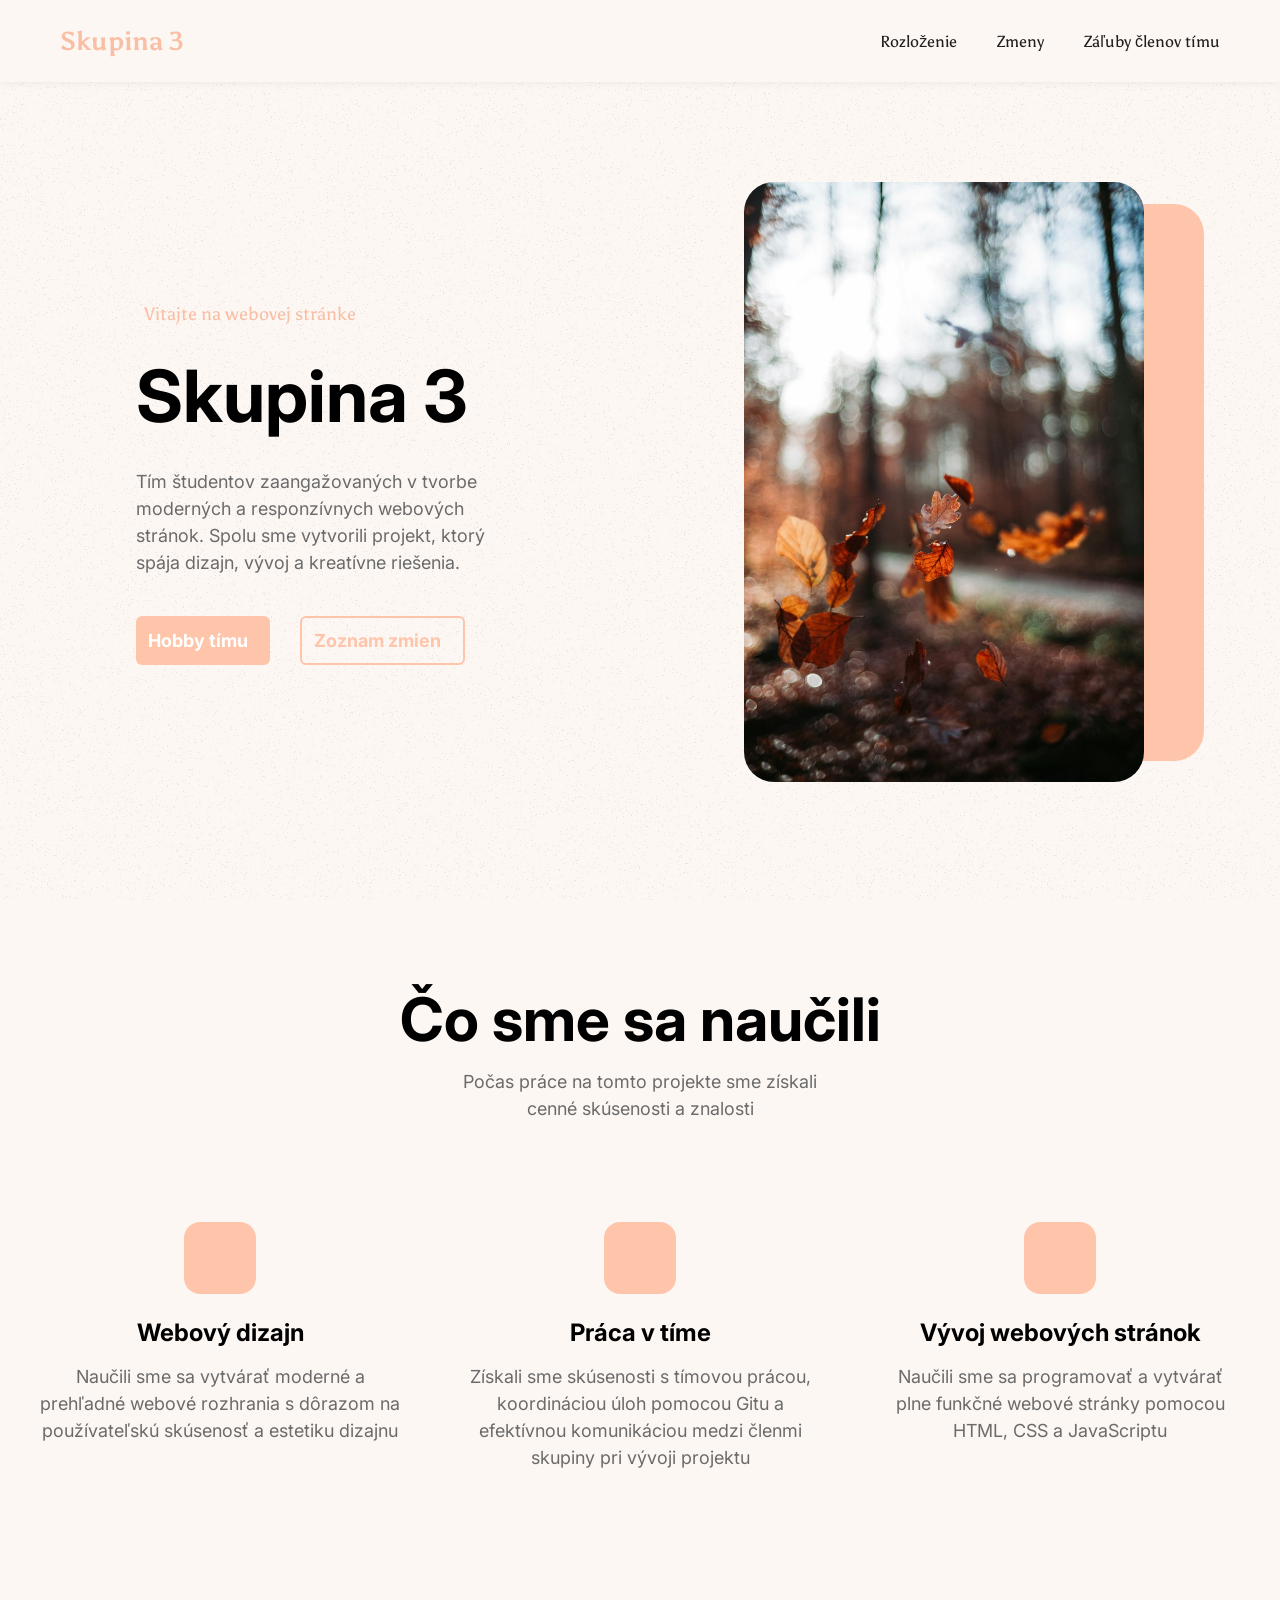
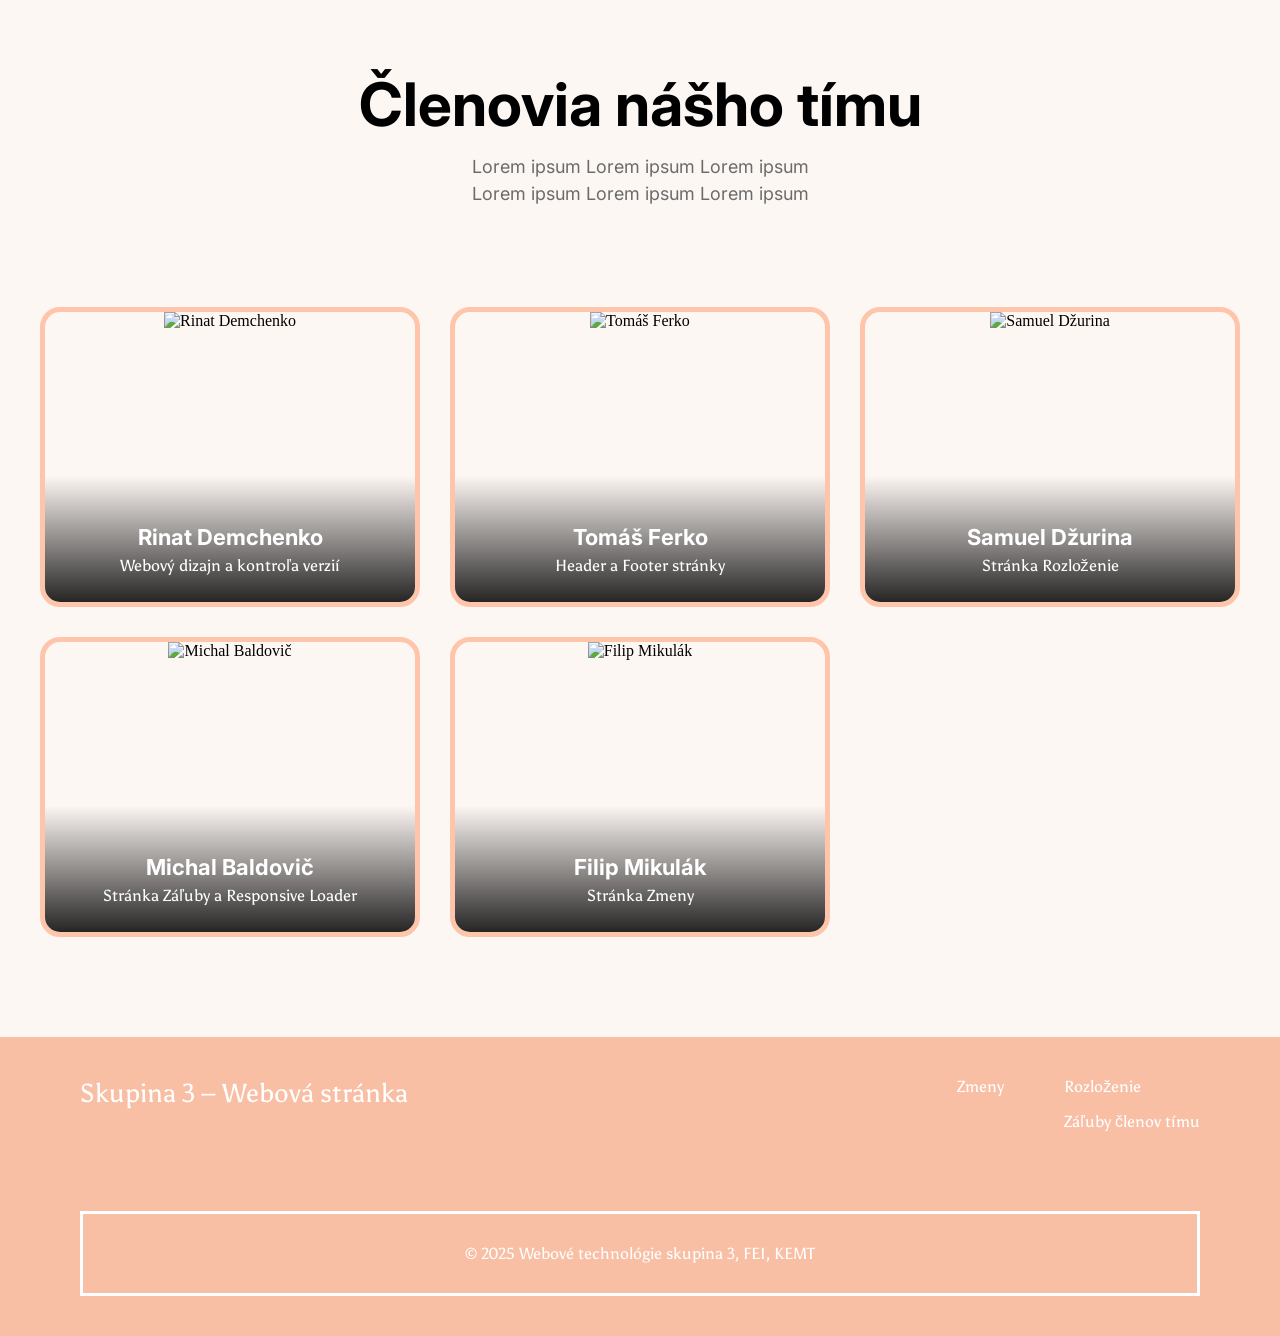
==== commit 2a7e989e: "typo fix" ====
--- a/index.html
+++ b/index.html
@@ -32,7 +32,7 @@
             <i class="ph ph-star-four"></i>
             Vitajte na webovej stránke
           </small>
-          <h1>Skupiny 3</h1>
+          <h1>Skupina 3</h1>
           <p>
             Tím študentov zaangažovaných v tvorbe moderných a responzívnych webových stránok. Spolu sme vytvorili projekt, ktorý spája dizajn, vývoj a kreatívne riešenia.
           </p>
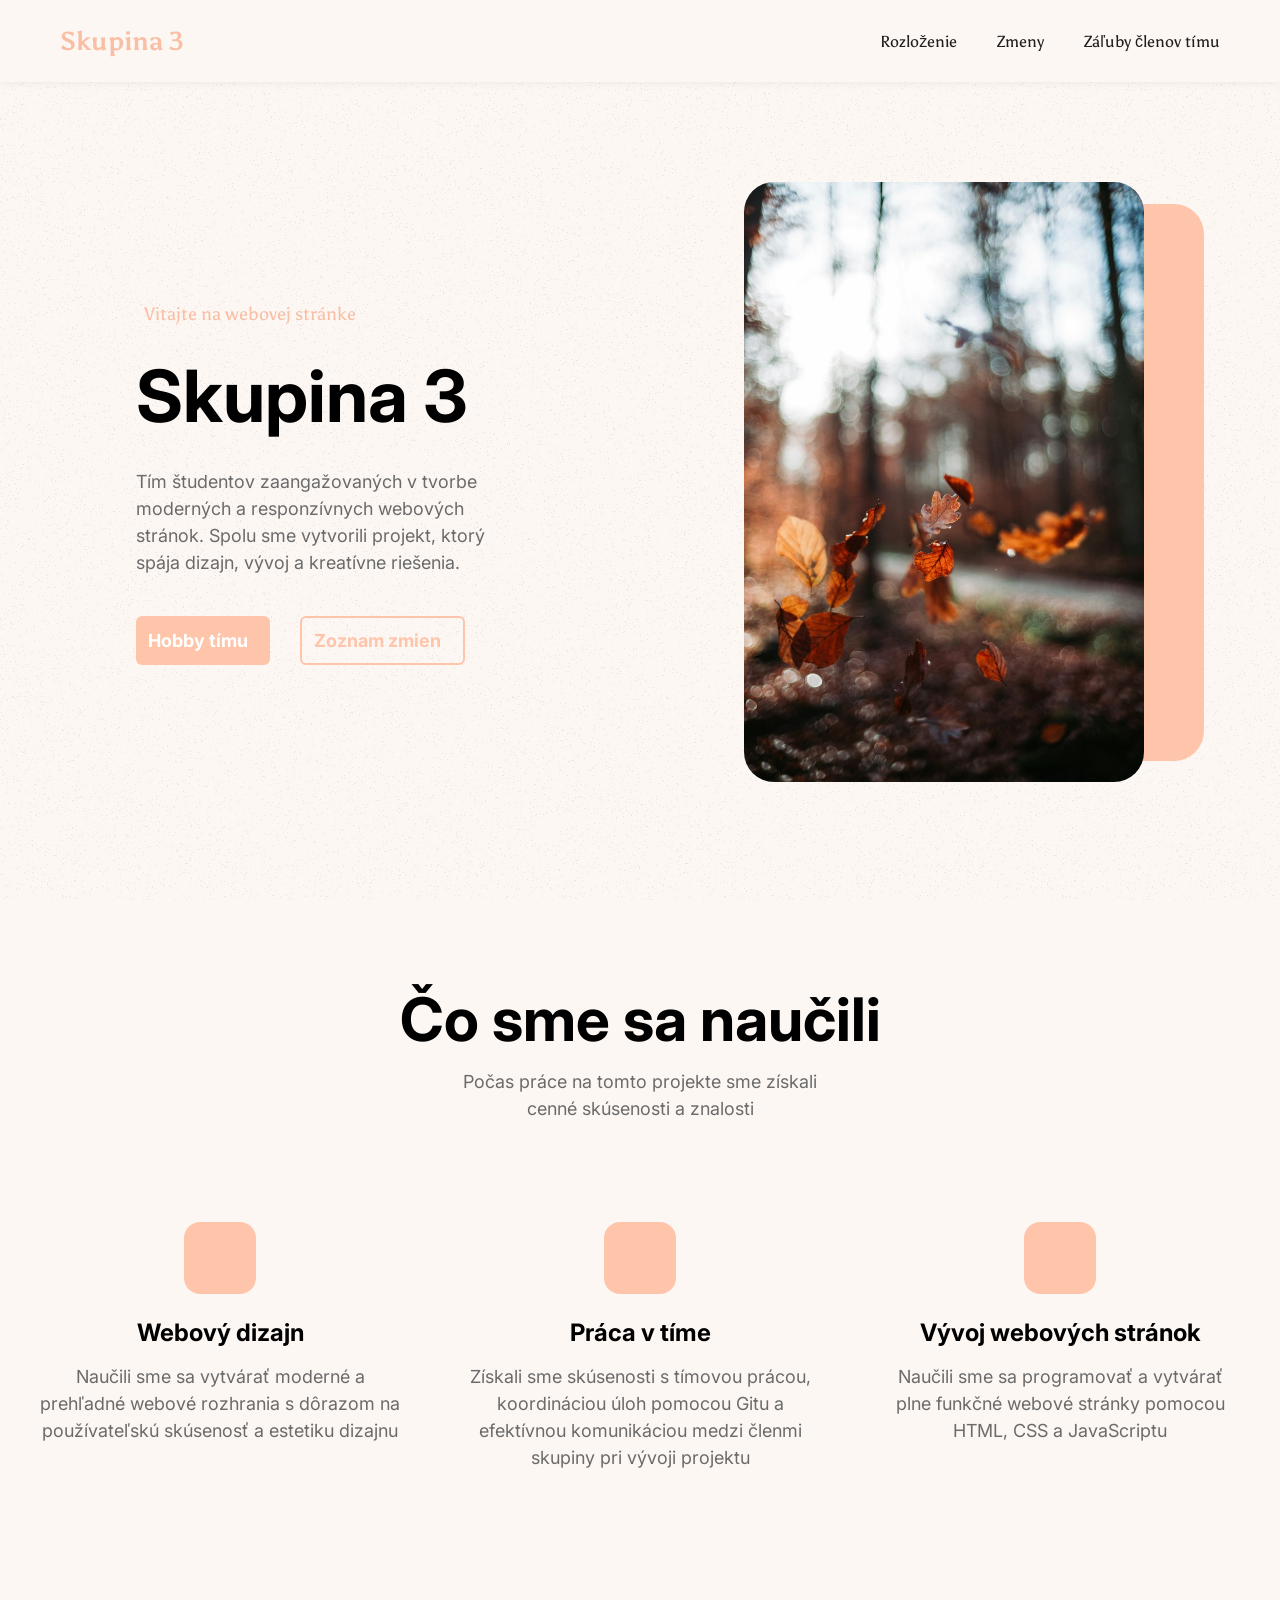
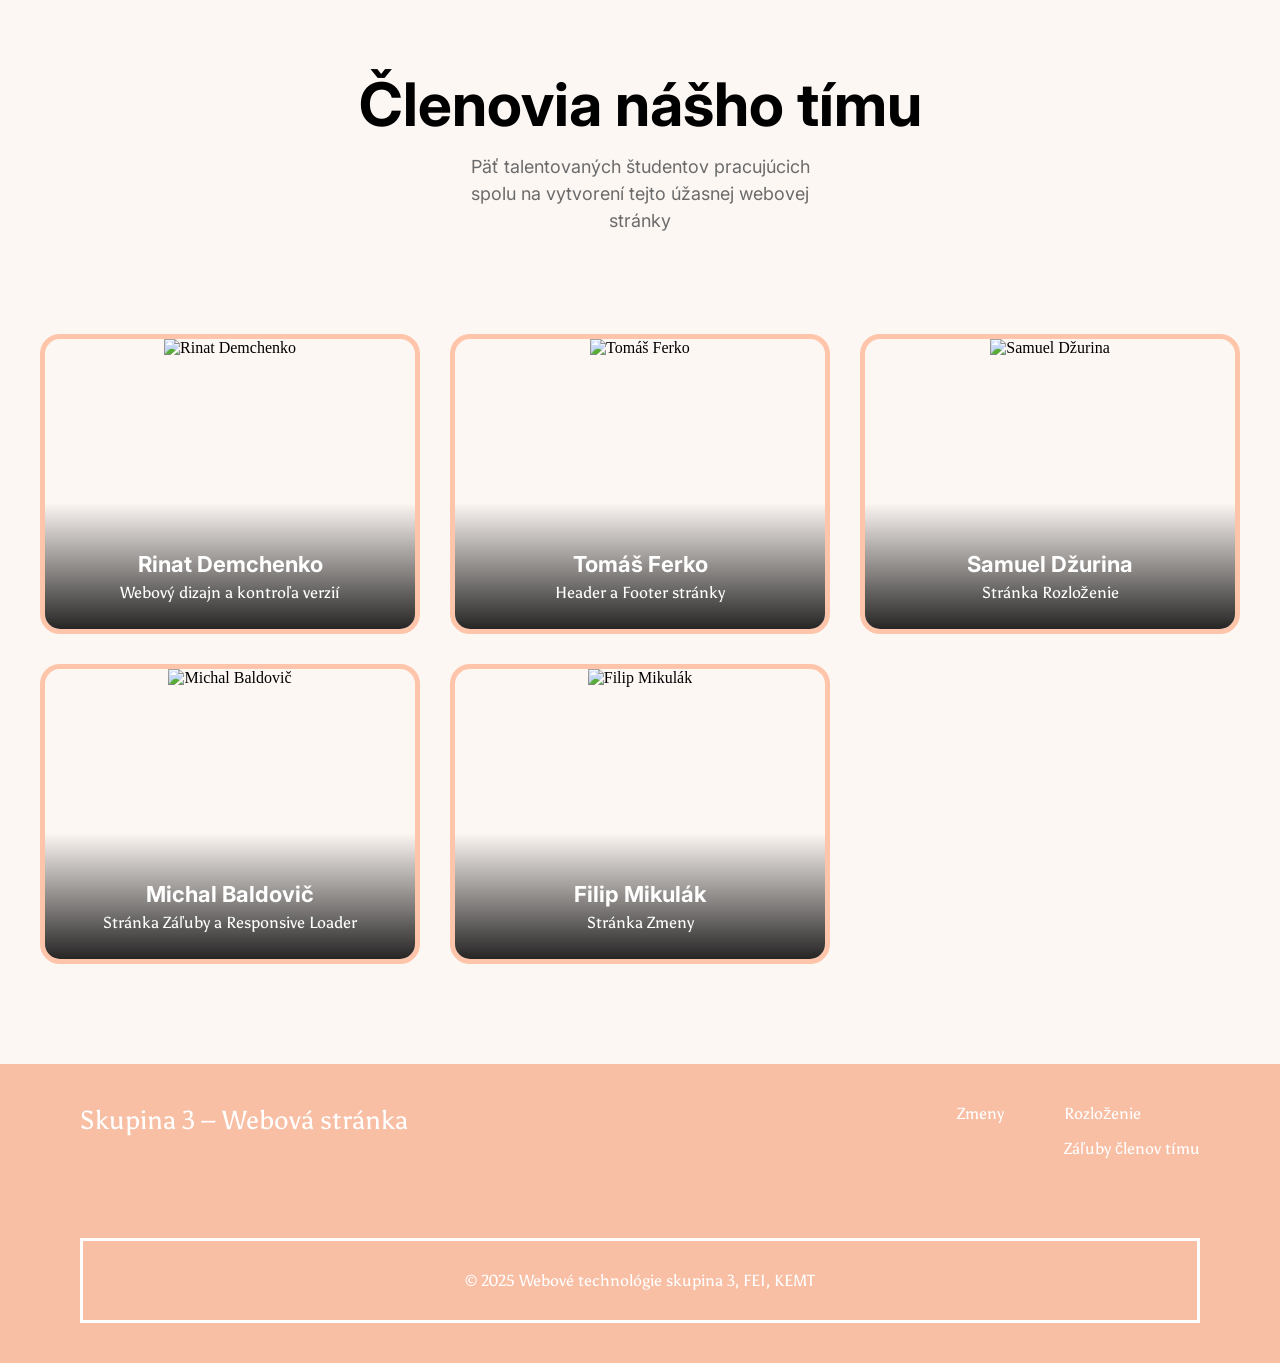
==== commit 07037b93: "lorem removed" ====
--- a/index.html
+++ b/index.html
@@ -34,7 +34,9 @@
           </small>
           <h1>Skupina 3</h1>
           <p>
-            Tím študentov zaangažovaných v tvorbe moderných a responzívnych webových stránok. Spolu sme vytvorili projekt, ktorý spája dizajn, vývoj a kreatívne riešenia.
+            Tím študentov zaangažovaných v tvorbe moderných a responzívnych
+            webových stránok. Spolu sme vytvorili projekt, ktorý spája dizajn,
+            vývoj a kreatívne riešenia.
           </p>
 
           <div class="hero-buttons">
@@ -101,8 +103,8 @@
       <section class="clenovia container">
         <h2>Členovia nášho tímu</h2>
         <p class="section-subtitle">
-          Lorem ipsum Lorem ipsum Lorem ipsum Lorem ipsum Lorem ipsum Lorem
-          ipsum
+          Päť talentovaných študentov pracujúcich spolu na vytvorení tejto
+          úžasnej webovej stránky
         </p>
 
         <div class="clenovia-flex">
@@ -117,7 +119,10 @@
             </div>
           </div>
           <div class="member-item">
-            <img src="https://images.unsplash.com/photo-1628258334105-2a0b3d6efee1?ixlib=rb-4.1.0&ixid=M3wxMjA3fDB8MHxwaG90by1wYWdlfHx8fGVufDB8fHx8fA%3D%3D&auto=format&fit=crop&q=80&w=687" alt="Tomáš Ferko" />
+            <img
+              src="https://images.unsplash.com/photo-1628258334105-2a0b3d6efee1?ixlib=rb-4.1.0&ixid=M3wxMjA3fDB8MHxwaG90by1wYWdlfHx8fGVufDB8fHx8fA%3D%3D&auto=format&fit=crop&q=80&w=687"
+              alt="Tomáš Ferko"
+            />
             <div class="overlay-text">
               <h4>Tomáš Ferko</h4>
               <p>Header a Footer stránky</p>
